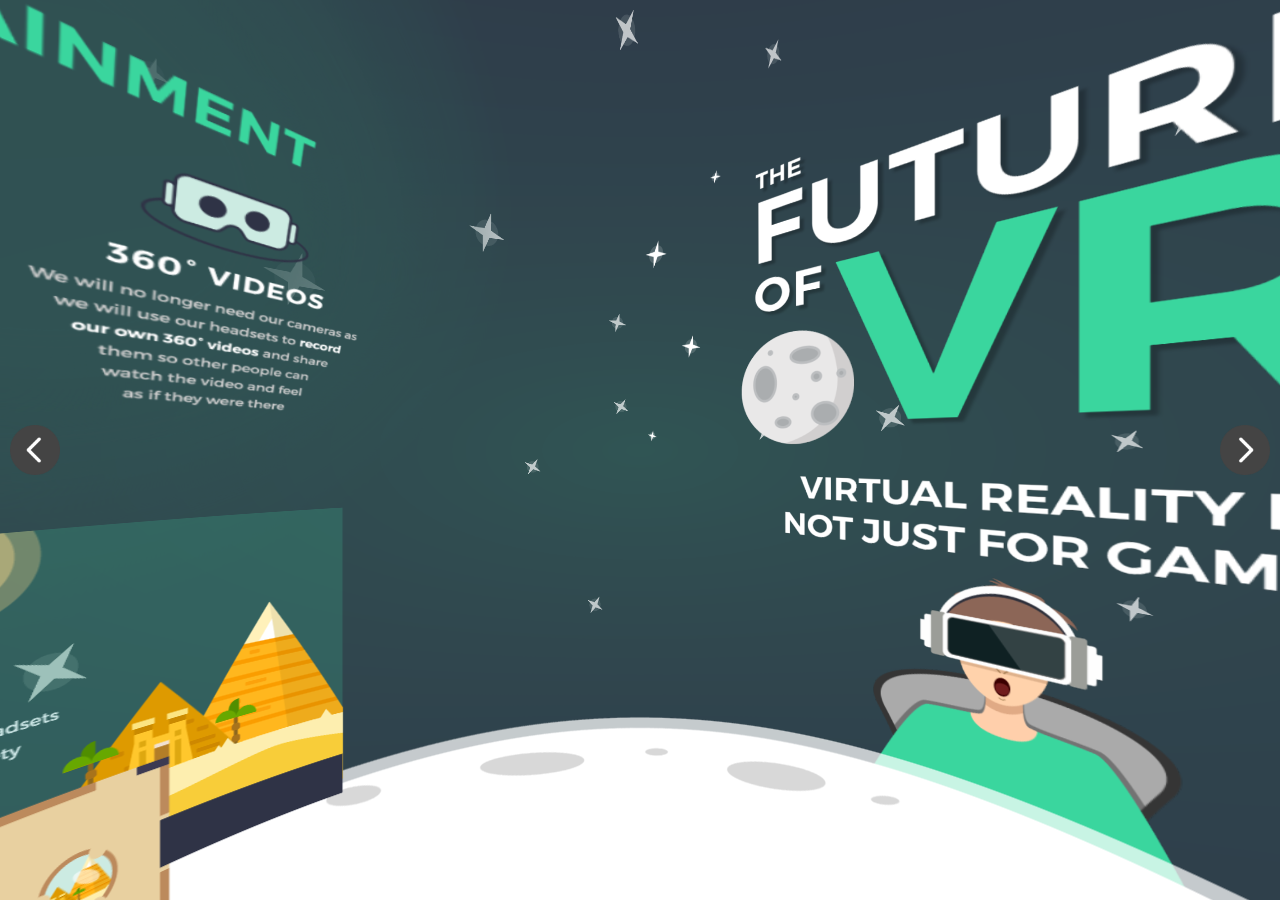
==== index.html @ b82ac8e1 "Initial Project Commit" ====
<!doctype html>

<html lang="en">
<head>
    <meta charset="utf-8">
    <meta name="author" content="GoPro, Inc.">
    <meta name="viewport" content="width=device-width, initial-scale=1.0, minimum-scale=1.0, maximum-scale=1.0" />
    <meta name="apple-mobile-web-app-capable" content="yes" />
    <meta name="apple-mobile-web-app-status-bar-style" content="black" />
    <meta http-equiv="x-ua-compatible" content="IE=edge" />
    <title>ForgeJS sample - Simpliest project</title>

    <!-- Little styling -->
    <style type="text/css">
        @-ms-viewport { width: device-width; }
        @-o-viewport { width: device-width; zoom: 1.0; min-zoom: 1.0; max-zoom: 1.0; }
        @viewport { width: device-width; zoom: 1.0; min-zoom: 1.0; max-zoom: 1.0; }

        html, body
        {
            height: 100%;
            margin: 0;
            padding: 0;
            overflow: hidden;
        }

        div#container
        {
            height: 100%;
        }
    </style>
</head>

<body>
    <div id="container"></div>

    <!-- Include the threejs custom build -->
    <script src="lib/three.r83.custom.min.js"></script>

    <!-- Include the Hammer.js library -->
    <script src="lib/hammer.min.js"></script>

    <!-- Include the ForgeJS library -->
    <script type="text/javascript" src="lib/forge.min.js" ></script>

    <!-- Start ForgeJS -->
    <script type="text/javascript">

        // Create a viewer
        var viewer = new FORGE.Viewer("container", "config.json");

    </script>
</body>
</html>
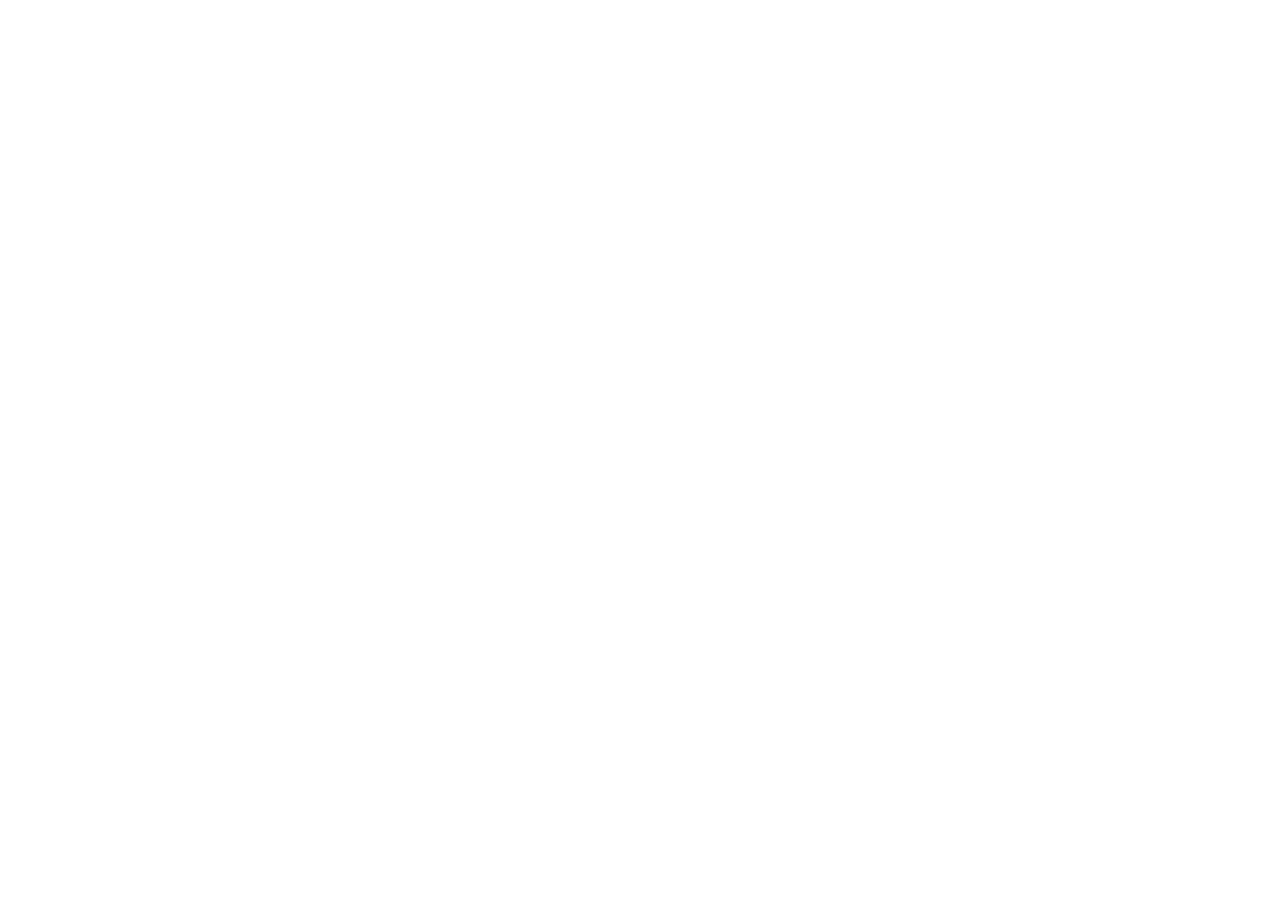
==== commit 3cc95fc9: "init commit" ====
--- a/index.html
+++ b/index.html
@@ -8,7 +8,7 @@
     <meta name="apple-mobile-web-app-capable" content="yes" />
     <meta name="apple-mobile-web-app-status-bar-style" content="black" />
     <meta http-equiv="x-ua-compatible" content="IE=edge" />
-    <title>ForgeJS sample - Simpliest project</title>
+    <title>ForgeJS sample - Video controls</title>
 
     <!-- Little styling -->
     <style type="text/css">
@@ -23,10 +23,9 @@
             padding: 0;
             overflow: hidden;
         }
-
         div#container
         {
-            height: 100%;
+            width: 100%
         }
     </style>
 </head>
@@ -51,4 +50,4 @@
 
     </script>
 </body>
-</html>+</html>
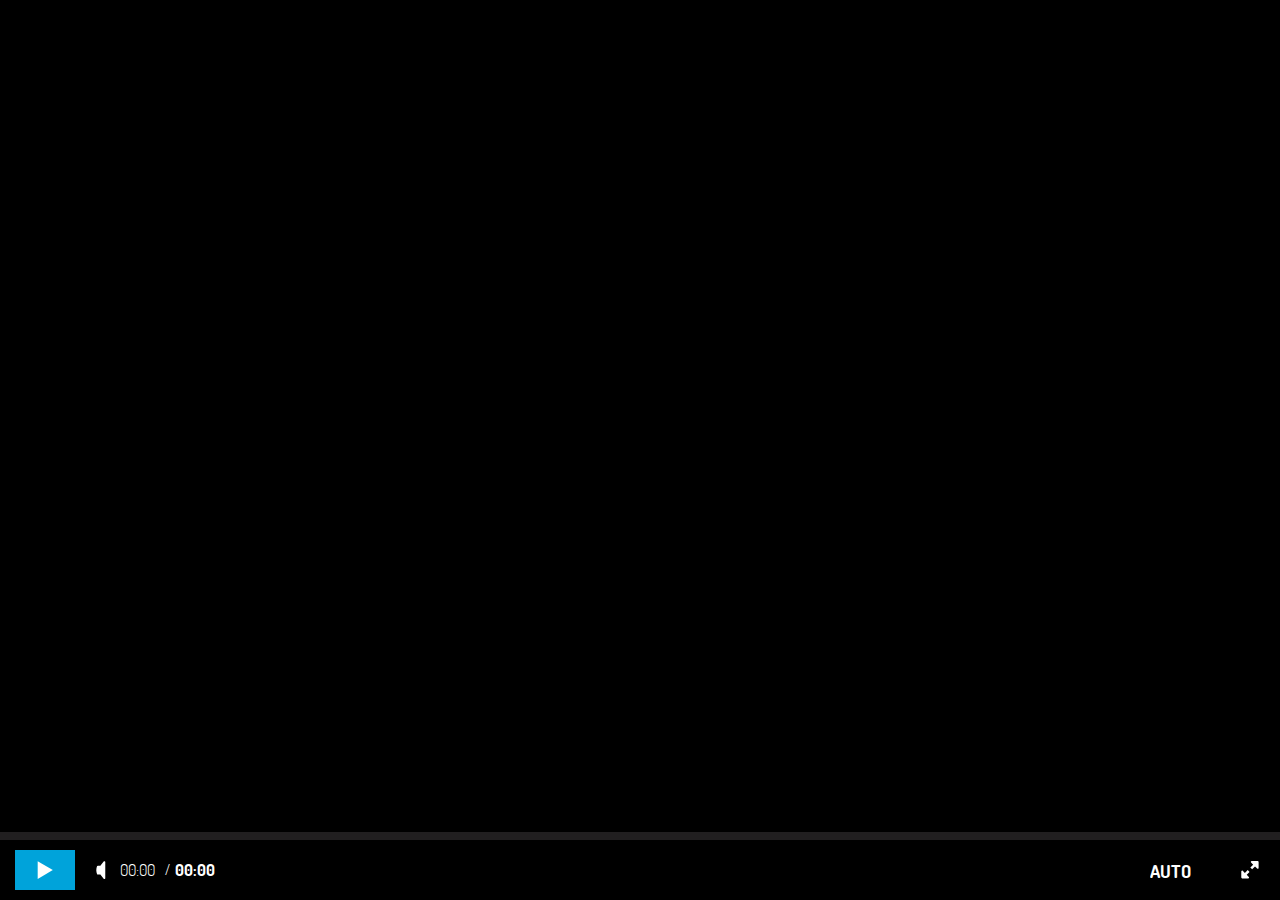
==== commit 3b62de51: "initial commit" ====
--- a/index.html
+++ b/index.html
@@ -25,7 +25,8 @@
         }
         div#container
         {
-            width: 100%
+            width: 100%;
+            height: 100%;
         }
     </style>
 </head>
@@ -34,20 +35,18 @@
     <div id="container"></div>
 
     <!-- Include the threejs custom build -->
-    <script src="lib/three.r83.custom.min.js"></script>
+    <script src="lib/three.js/three.r83.custom.min.js"></script>
 
     <!-- Include the Hammer.js library -->
-    <script src="lib/hammer.min.js"></script>
+    <script src="lib/hammer.js/hammer.js"></script>
 
     <!-- Include the ForgeJS library -->
-    <script type="text/javascript" src="lib/forge.min.js" ></script>
+    <script type="text/javascript" src="lib/forge/forge.min.js" ></script>
 
     <!-- Start ForgeJS -->
     <script type="text/javascript">
-
         // Create a viewer
         var viewer = new FORGE.Viewer("container", "config.json");
-
     </script>
 </body>
 </html>
